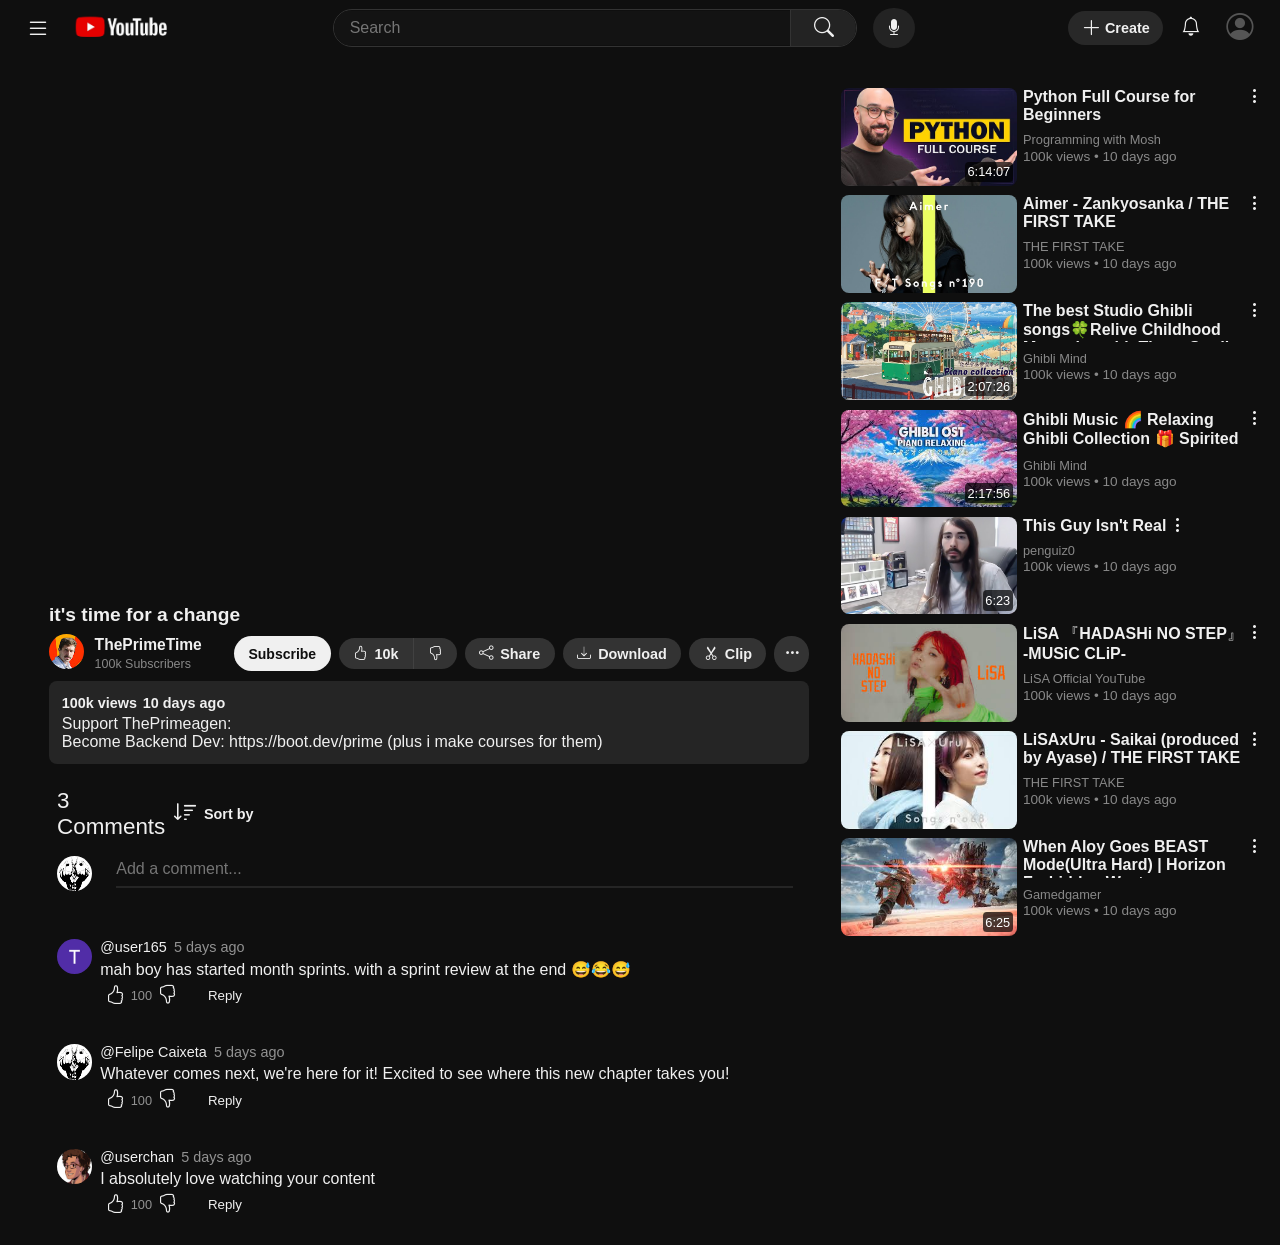
==== video_10_primetime_change.html @ 01100e23 "Complete video page layouts and added new videos to home page." ====
<!DOCTYPE html>
<html lang="en">
  <head>
    <meta charset="UTF-8" />
    <meta name="viewport" content="width=device-width, initial-scale=1.0" />
    <link rel="stylesheet" href="style.css" />
    <link rel="icon" href="/images/favicon.png" sizes="16x16 32x32" />
    <link
      rel="stylesheet"
      href="https://cdn.jsdelivr.net/npm/bootstrap-icons/font/bootstrap-icons.css"
    />
    <title>it's time for a change</title>
  </head>
  <body class="dark-mode">
    <header class="nav-bar flex-set dark-mode">
      <nav class="nav-left flex-set">
        <button class="menu-toggle flex-set" id="MenuToggle">
          <i class="bi bi-list menu-icon flex-set"></i>
        </button>

        <button class="youtube-logo">
          <a href="index.html">
            <img
              src="images/YTLogo.png"
              alt="YouTube Logo"
              title="YouTube Home"
            />
          </a>
        </button>
      </nav>

      <nav class="search-bar flex-set">
        <div class="search-input flex-set">
          <input type="text" placeholder="Search" />
          <button class="search-btn">
            <i class="bi bi-search" title="Search"></i>
          </button>
        </div>

        <button class="mic-btn" title="Search with your voice">
          <i class="bi bi-mic-fill"></i>
        </button>
      </nav>

      <nav class="nav-right flex-set">
        <button class="create-btn right-btns flex-set font-bold">
          <i class="bi bi-plus-lg flex-set"></i>
          <p class="create-text">Create</p>
        </button>

        <button class="notif-btn right-btns">
          <i class="bi bi-bell" title="Notifications"></i>
        </button>

        <button class="profile-btn-nav right-btns">
          <i class="bi bi-person-circle" title="Profile"></i>
        </button>
      </nav>
    </header>

    <main class="columns vid-flex-set">
      <div class="primary">
        <div class="player">
          <iframe
            src="https://www.youtube.com/embed/BiZ1CLT3nEM?autoplay=1"
            frameborder="0"
            allow="accelerometer; autoplay; clipboard-write; encrypted-media; gyroscope; picture-in-picture"
            allowfullscreen
            class="embed-video"
          ></iframe>
        </div>

        <div class="below">
          <div class="title">
            <h1>it's time for a change</h1>
          </div>

          <div class="top-row yt-flexy">
            <div class="owner yt-flexy">
              <div>
                <img
                  src="images/prime_time.jpg"
                  alt="channel_avatar"
                  class="avatar"
                />
              </div>

              <div class="channel-info">
                <h2 title="ThePrimeTime">ThePrimeTime</h2>
                <p>100k Subscribers</p>
              </div>

              <div class="subscribe-container">
                <button class="subscribe-btn"><p>Subscribe</p></button>
              </div>
            </div>

            <div class="actions yt-flexy">
              <div class="action-child-cont yt-flexy">
                <div class="thumbs-child-up">
                  <button
                    class="thumbs-up action-btns yt-flexy"
                    title="I like this"
                  >
                    <i class="bi bi-hand-thumbs-up"></i>
                    <p class="action-btn-text">10k</p>
                  </button>
                </div>
                <div class="thumbs-child-down">
                  <button
                    class="thumbs-down action-btns"
                    title="I dislike this"
                  >
                    <i class="bi bi-hand-thumbs-down"></i>
                  </button>
                </div>
              </div>

              <div class="action-child-cont">
                <button class="share action-btns yt-flexy" title="Share">
                  <i class="bi bi-share"></i>
                  <p class="action-btn-text">Share</p>
                </button>
              </div>

              <div class="action-child-cont">
                <button class="download action-btns yt-flexy" title="Download">
                  <i class="bi bi-download"></i>
                  <p class="action-btn-text">Download</p>
                </button>
              </div>

              <div class="action-child-cont">
                <button class="clip action-btns yt-flexy" title="Clip">
                  <i class="bi bi-scissors"></i>
                  <p class="action-btn-text">Clip</p>
                </button>
              </div>

              <div class="action-child-cont">
                <button class="more action-btns" title="More">
                  <i class="bi bi-three-dots"></i>
                </button>
              </div>
            </div>
          </div>

          <div class="bottom-row">
            <div class="description">
              <div class="description-video-info">
                <span>100k views</span><span>10 days ago</span>
              </div>
              <p>Support ThePrimeagen:</p>
              Become Backend Dev: https://boot.dev/prime (plus i make courses
              for them)
            </div>
          </div>
        </div>

        <div class="comments">
          <div class="comments-header yt-flexy">
            <div class="comments-counter">
              <span id="comments-counter">3 Comments</span>
            </div>
            <!--TODO: Add JS functionality.
            Incrementing total number of comments-->
            <div class="sort-comments">
              <button class="yt-flexy">
                <i class="bi bi-sort-down"></i>
                <p>Sort by</p>
              </button>
            </div>
            <!--TODO: Add functionality to sort button using JS.
            Sort by newest or top comments first -->
          </div>

          <div class="comments-mid yt-flexy">
            <div class="avatar">
              <img
                src="images/my_avatar.jpg"
                alt="channel_avatar"
                class="avatar"
              />
            </div>
            <div class="comments-input">
              <input
                type="text"
                placeholder="Add a comment..."
                maxlength="300"
              />
            </div>
          </div>

          <div class="comment-section">
            <div class="comment-block yt-flexy">
              <div class="comment-profile">
                <img
                  src="images/profile_2.jpg"
                  alt="channel_avatar"
                  class="avatar"
                />
              </div>

              <div class="main-block">
                <div class="user-comment">
                  <div class="user-info yt-flexy">
                    <p>@user165</p>
                    <p class="comment-age">5 days ago</p>
                  </div>

                  <div class="comment">
                    <p>
                      mah boy has started month sprints. with a sprint review at
                      the end 😅😂😅
                    </p>
                  </div>
                </div>

                <div class="comment-thumbs yt-flexy">
                  <div class="yt-flexy">
                    <button class="comment-up yt-flexy">
                      <i class="bi bi-hand-thumbs-up"></i>
                    </button>
                    <p class="comment-likes-counter">100</p>
                  </div>
                  <div>
                    <button class="comment-down">
                      <i class="bi bi-hand-thumbs-down"></i>
                    </button>
                  </div>

                  <div>
                    <button class="reply-btn"><p>Reply</p></button>
                  </div>
                </div>
              </div>
            </div>

            <div class="comment-block yt-flexy">
              <div class="comment-profile">
                <img
                  src="images/my_avatar.jpg"
                  alt="channel_avatar"
                  class="avatar"
                />
              </div>

              <div class="main-block">
                <div class="user-comment">
                  <div class="user-info yt-flexy">
                    <p>@Felipe Caixeta</p>
                    <p class="comment-age">5 days ago</p>
                  </div>

                  <div class="comment">
                    <p>
                      Whatever comes next, we're here for it! Excited to see
                      where this new chapter takes you!
                    </p>
                  </div>
                </div>

                <div class="comment-thumbs yt-flexy">
                  <div class="yt-flexy">
                    <button class="comment-up yt-flexy">
                      <i class="bi bi-hand-thumbs-up"></i>
                    </button>
                    <p class="comment-likes-counter">100</p>
                  </div>
                  <div>
                    <button class="comment-down">
                      <i class="bi bi-hand-thumbs-down"></i>
                    </button>
                  </div>

                  <div>
                    <button class="reply-btn"><p>Reply</p></button>
                  </div>
                </div>
              </div>
            </div>

            <div class="comment-block yt-flexy">
              <div class="comment-profile">
                <img
                  src="images/profile_1.jpg"
                  alt="channel_avatar"
                  class="avatar"
                />
              </div>

              <div class="main-block">
                <div class="user-comment">
                  <div class="user-info yt-flexy">
                    <p>@userchan</p>
                    <p class="comment-age">5 days ago</p>
                  </div>

                  <div class="comment">
                    <p>I absolutely love watching your content</p>
                  </div>
                </div>

                <div class="comment-thumbs yt-flexy">
                  <div class="yt-flexy">
                    <button class="comment-up yt-flexy">
                      <i class="bi bi-hand-thumbs-up"></i>
                    </button>
                    <p class="comment-likes-counter">100</p>
                  </div>
                  <div>
                    <button class="comment-down">
                      <i class="bi bi-hand-thumbs-down"></i>
                    </button>
                  </div>

                  <div>
                    <button class="reply-btn"><p>Reply</p></button>
                  </div>
                </div>
              </div>
            </div>
          </div>
        </div>
      </div>

      <!-- Perhaps add a scrollable header above the listed videos here. -->
      <div class="secondary">
        <div class="side-content">
          <a href="video_4_mosh_py.html"
            ><div class="thumbnails yt-flexy">
              <img
                src="/images/python_course.jpg"
                alt="gym_handstand"
                loading="lazy"
                class="side-thumbnail"
              />
              <div class="video-time">6:14:07</div>
            </div></a
          >

          <div class="thumbnail-text yt-flexy">
            <div class="video-more">
              <a href="video_4_mosh_py.html"
                ><div
                  class="thumbnail-title"
                  title="Python Full Course for Beginners"
                >
                  <p>Python Full Course for Beginners</p>
                </div></a
              >
              <div>
                <button class="secondary-more">
                  <i class="bi bi-three-dots-vertical"></i>
                </button>
              </div>
            </div>

            <div class="thumbnail-info">
              <span class="channel-name" title="Programming with Mosh"
                >Programming with Mosh</span
              >
              <span class="views-date">100k views • 10 days ago</span>
            </div>
          </div>
        </div>

        <div class="side-content">
          <a href="#"
            ><div class="thumbnails yt-flexy">
              <img
                src="/images/aimer_first.jpg"
                alt="aimer"
                loading="lazy"
                class="side-thumbnail"
              />
              <!-- <div class="video-time">00:19</div> -->
            </div></a
          >

          <div class="thumbnail-text yt-flexy">
            <div class="video-more">
              <a href="#"
                ><div
                  class="thumbnail-title"
                  title="Aimer - Zankyosanka / THE FIRST TAKE"
                >
                  <p>Aimer - Zankyosanka / THE FIRST TAKE</p>
                </div></a
              >
              <div>
                <button class="secondary-more">
                  <i class="bi bi-three-dots-vertical"></i>
                </button>
              </div>
            </div>

            <div class="thumbnail-info">
              <span class="channel-name" title="THE FIRST TAKE"
                >THE FIRST TAKE</span
              >
              <span class="views-date">100k views • 10 days ago</span>
            </div>
          </div>
        </div>

        <div class="side-content">
          <a href="video_12_ghibli_mind.html"
            ><div class="thumbnails yt-flexy">
              <img
                src="/images/ghibli_ost.jpg"
                alt="witcher_piano"
                loading="lazy"
                class="side-thumbnail"
              />
              <div class="video-time">2:07:26</div>
            </div></a
          >

          <div class="thumbnail-text yt-flexy">
            <div class="video-more">
              <a href="video_12_ghibli_mind.html"
                ><div
                  class="thumbnail-title"
                  title="The best Studio Ghibli songs🍀Relive Childhood Memories with These Studio
                  Ghibli Songs"
                >
                  <p>
                    The best Studio Ghibli songs🍀Relive Childhood Memories with
                    These Studio Ghibli Songs
                  </p>
                </div></a
              >
              <div>
                <button class="secondary-more">
                  <i class="bi bi-three-dots-vertical"></i>
                </button>
              </div>
            </div>

            <div class="thumbnail-info">
              <span class="channel-name" title="Ghibli Mind">Ghibli Mind</span>
              <span class="views-date">100k views • 10 days ago</span>
            </div>
          </div>
        </div>

        <div class="side-content">
          <a href="video_5_ghibli.html"
            ><div class="thumbnails yt-flexy">
              <img
                src="/images/ghibli_ost_relax.jpeg"
                alt="ghibli_piano"
                loading="lazy"
                class="side-thumbnail"
              />
              <div class="video-time">2:17:56</div>
            </div></a
          >

          <div class="thumbnail-text yt-flexy">
            <div class="video-more">
              <a href="video_5_ghibli.html"
                ><div
                  class="thumbnail-title"
                  title="Ghibli Music 🌈 Relaxing Ghibli Collection 🎁 Spirited Away, Totoro , Laputa, Howl's Moving Castle ..."
                >
                  <p>
                    Ghibli Music 🌈 Relaxing Ghibli Collection 🎁 Spirited Away,
                    Totoro , Laputa, Howl's Moving Castle ...
                  </p>
                </div></a
              >
              <div>
                <button class="secondary-more">
                  <i class="bi bi-three-dots-vertical"></i>
                </button>
              </div>
            </div>

            <div class="thumbnail-info">
              <span class="channel-name" title="Ghibli Mind">Ghibli Mind</span>
              <span class="views-date">100k views • 10 days ago</span>
            </div>
          </div>
        </div>

        <div class="side-content">
          <a href="#"
            ><div class="thumbnails yt-flexy">
              <img
                src="/images/penguinz0.jpg"
                alt="penguinz0"
                loading="lazy"
                class="side-thumbnail"
              />
              <div class="video-time">6:23</div>
            </div></a
          >

          <div class="thumbnail-text yt-flexy">
            <div class="video-more">
              <a href="#"
                ><div class="thumbnail-title" title="This Guy Isn't Real">
                  <p>This Guy Isn't Real</p>
                </div></a
              >
              <div>
                <button class="secondary-more">
                  <i class="bi bi-three-dots-vertical"></i>
                </button>
              </div>
            </div>

            <div class="thumbnail-info">
              <span class="channel-name" title="penguinz0">penguiz0</span>
              <span class="views-date">100k views • 10 days ago</span>
            </div>
          </div>
        </div>

        <div class="side-content">
          <a href="#"
            ><div class="thumbnails yt-flexy">
              <img
                src="/images/hadashi.jpg"
                alt="hadashi_lisa"
                loading="lazy"
                class="side-thumbnail"
              />
              <!-- <div class="video-time">00:19</div> -->
            </div></a
          >

          <div class="thumbnail-text yt-flexy">
            <div class="video-more">
              <a href="#"
                ><div
                  class="thumbnail-title"
                  title="LiSA 『HADASHi NO STEP』 -MUSiC CLiP-"
                >
                  <p>LiSA 『HADASHi NO STEP』 -MUSiC CLiP-</p>
                </div></a
              >
              <div>
                <button class="secondary-more">
                  <i class="bi bi-three-dots-vertical"></i>
                </button>
              </div>
            </div>

            <div class="thumbnail-info">
              <span class="channel-name" title="LiSA Official YouTube"
                >LiSA Official YouTube</span
              >
              <span class="views-date">100k views • 10 days ago</span>
            </div>
          </div>
        </div>

        <div class="side-content">
          <a href="#"
            ><div class="thumbnails yt-flexy">
              <img
                src="/images/lisaxuru.jpg"
                alt="lisa_uru"
                loading="lazy"
                class="side-thumbnail"
              />
              <!-- <div class="video-time">00:19</div> -->
            </div></a
          >

          <div class="thumbnail-text yt-flexy">
            <div class="video-more">
              <a href="#"
                ><div
                  class="thumbnail-title"
                  title="LiSAxUru - Saikai (produced by Ayase) / THE FIRST TAKE"
                >
                  <p>LiSAxUru - Saikai (produced by Ayase) / THE FIRST TAKE</p>
                </div></a
              >
              <div>
                <button class="secondary-more">
                  <i class="bi bi-three-dots-vertical"></i>
                </button>
              </div>
            </div>

            <div class="thumbnail-info">
              <span class="channel-name" title="THE FIRST TAKE"
                >THE FIRST TAKE</span
              >
              <span class="views-date">100k views • 10 days ago</span>
            </div>
          </div>
        </div>

        <div class="side-content">
          <a href="video_1_horizon.html"
            ><div class="thumbnails yt-flexy">
              <img
                src="/images/horizon_aloy.jpg"
                alt="hadashi_lisa"
                loading="lazy"
                class="side-thumbnail"
              />
              <div class="video-time">6:25</div>
            </div></a
          >

          <div class="thumbnail-text yt-flexy">
            <div class="video-more">
              <a href="video_1_horizon.html"
                ><div
                  class="thumbnail-title"
                  title="When Aloy Goes BEAST Mode(Ultra Hard) | Horizon Forbidden West"
                >
                  <p>
                    When Aloy Goes BEAST Mode(Ultra Hard) | Horizon Forbidden
                    West
                  </p>
                </div></a
              >
              <div>
                <button class="secondary-more">
                  <i class="bi bi-three-dots-vertical"></i>
                </button>
              </div>
            </div>

            <div class="thumbnail-info">
              <span class="channel-name" title="Gamedgamer">Gamedgamer</span>
              <span class="views-date">100k views • 10 days ago</span>
            </div>
          </div>
        </div>
      </div>
    </main>
  </body>
</html>
---- style.css ----
/* Box sizing/ General settings*/
* {
  margin: 0;
  padding: 0;
  box-sizing: border-box;
}

.dark-mode {
  background-color: #0f0f0f;
}

body {
  font-family: "Roboto", Arial, sans-serif;
  display: flex;
  flex-wrap: wrap;
  min-height: 100vh;
  overflow-x: hidden;
}

a {
  text-decoration: none;
  color: #f0f0f0;
}

.flex-set {
  display: flex;
  align-items: center;
  justify-content: center;
}

.flex-content {
  align-content: flex-start;
  justify-content: flex-start;
}

.flex-adapt {
  flex: 1 1 0;
}

.grid-layout {
  display: grid;
  grid-template-columns: repeat(auto-fit, minmax(21em, 1fr));
  grid-auto-rows: minmax(auto, 20em);
  gap: 3em 1em;
}

#favicon {
  width: 16px;
  height: 16px;
}

/*---------Navigation bar items---------*/
.nav-bar {
  top: 0;
  height: 3.5em;
  width: 100%;
  margin: 0 1em;
  flex-direction: row;
  justify-content: space-between;
  position: sticky;
  z-index: 100; /* ensures bar stays on top */
}

.menu-toggle {
  height: 1em;
  width: 1em;
  background: none;
  border: none;
  cursor: pointer;
  color: #f0f0f0;
  font-size: 1.5em;
  margin: 0.2em;
  margin-left: 0.1em;
  padding: 0.8em 0.8em;
}

.menu-toggle:hover {
  background-color: #282828;
  border-radius: 50%;
}

.youtube-logo {
  width: 8.3em;
  height: auto;
  border: none;
  padding: 0;
  background: none;
  cursor: pointer;
  margin: 0.4em;
  margin-top: 0.6em;
}

.youtube-logo img {
  width: 100%;
  height: auto;
}

.search-bar {
  gap: 1em;
  width: 41em;
}

.search-bar button {
  cursor: pointer;
}

.search-input {
  border-radius: 3em;
  border: 0.1em solid #333;
  width: 41vw;
  height: 2.4em;
  max-width: 41vw;
  overflow: hidden;
}

.search-input input {
  background-color: #131313;
  color: #f0f0f0;
  font-size: 1em;
  border: none;
  outline: none;
  padding: 0.5em;
  padding-left: 1em;
  width: 41vw;
  max-width: 41vw;
  flex: 1 1 0;
}

.search-btn i {
  font-size: 1.5em;
}

.search-btn-other {
  display: none;
}

.search-btn {
  height: 3em;
  background-color: #232323;
  border: none;
  border-left: 0.1em solid #333;
  border-top-right-radius: 2em;
  border-bottom-right-radius: 2em;
  color: #f0f0f0;
  padding: 0.6em 1.7em;
}

.mic-btn {
  color: #f0f0f0;
  background-color: #232323;
  border: none;
  padding: 0.7em 0.8em;
  border-radius: 50%;
  font-size: 1em;
}

.mic-btn:hover {
  background-color: #333;
  transition: 0.1s ease-in-out;
}

.right-btns {
  border: none;
  cursor: pointer;
}

.create-btn {
  background-color: #282828;
  color: #f0f0f0;
  font-size: 0.9em;
  padding: 0.5em 0.9em;
  margin: 0.2em;
  border-radius: 2em;
}

.create-btn:hover {
  background-color: #343434;
  transition: 0.1s ease-in-out;
}

.bi-plus-lg {
  font-size: 1.4em;
}

.create-text {
  font-size: 1em;
  margin-left: 0.3em;
}

.notif-btn {
  background-color: transparent;
  color: #f0f0f0;
  padding: 0.4em 0.5em;
  font-size: 1.2em;
  margin: 0.3em;
}

.notif-btn:hover {
  border-radius: 50%;
  background-color: #282828;
  transform: 0.1s ease-in-out;
}

.profile-btn-nav {
  font-size: 1.7em;
  background-color: transparent;
  color: #555;
  padding: 0.2em 0.2em;
  margin: 0.1em 0.2em;
}

.scrollable-header {
  top: 3.5em;
  left: 5em;
  margin-bottom: 1em;
  margin-left: 5.1em;
  margin-right: 1em;
  display: flex;
  align-items: center;
  justify-items: center;
  white-space: nowrap;
  height: 3.4em;
  width: 100%;
  z-index: 100;
  overflow-x: scroll;
  position: sticky;
}

.scrollable-header::-webkit-scrollbar {
  display: none;
}

.scroll-btn {
  border: none;
  border-radius: 0.6em;
  height: 2.1em;
  width: fit-content;
  background-color: #282828;
  color: #f0f0f0;
  font-weight: 580;
  cursor: pointer;
  padding: 0.5em 1em;
  margin: 0.4em;
}

.scroll-btn:hover {
  background-color: #343434;
}

/*-----------Side menu items----------*/

.side-menu {
  top: 3.7em;
  left: 0;
  width: 4.5em;
  height: 100vh;
  position: fixed;
}

.side-btns {
  background-color: transparent;
  border: none;
  color: #f0f0f0;
  width: fit-content;
  font-size: 1.2em;
  padding: 1em 0em;
  margin-left: 0.2em;
  flex-wrap: wrap;
}

.side-btns:hover {
  background-color: #282828;
  border-radius: 0.4em;
  cursor: pointer;
}

.side-boot {
  text-decoration: none;
  color: #f0f0f0;
}

.menu-text {
  font-size: 0.5em;
  text-decoration: none;
  width: 6em;
  margin-top: 0.4em;
  white-space: nowrap;
  overflow: hidden;
  text-overflow: ellipsis;
}

/*----------Hidden App Drawer--------- */

.hidden-app-drawer {
  display: flex;
  align-items: flex-start;
  flex-direction: column;
  top: 56px;
  position: fixed;
  left: -250px;
  width: 14em;
  height: 100vh;
  overflow-y: scroll;
}

.font-color-drawer {
  color: #f0f0f0;
}

.font-bold {
  font-weight: 580;
}

.drawer-section a {
  display: flex;
  align-items: center;
}

.subs-section {
  margin: 0.4em;
  margin-left: 1.3em;
}

.app-drawer-btns i {
  font-size: 1.4em;
  margin-right: 1.5em;
}

.app-drawer-btns p {
  overflow: hidden;
  white-space: nowrap;
  text-overflow: ellipsis;
}

.icon-space {
  margin-right: 1.5em;
}

.drawer-section {
  margin-top: 1em;
  border-bottom: 1px solid #444;
  padding-bottom: 1em;
  width: 94%;
}

.menu-bar-open {
  left: 0;
}

.app-drawer-shift {
  transform: translateX(15.7em);
}

.header-shift {
  transform: translateX(10.8em);
}

.app-drawer-btns {
  display: flex;
  align-items: center;
  border: none;
  font-size: 0.9em;
  padding: 0.6em;
  margin-left: 0.8em;
  width: 100%;
}

#DrawerHome {
  background-color: #262626;
  border-radius: 0.7em;
}

#DrawerHome:hover {
  background-color: #555;
}

.app-drawer-btns:hover {
  background-color: #262626;
  border-radius: 0.7em;
  cursor: pointer;
}

.hidden-app-drawer::-webkit-scrollbar {
  width: 0.4em;
}

.hidden-app-drawer::-webkit-scrollbar-thumb {
  border-radius: 0.2em;
}

.hidden-app-drawer::-webkit-scrollbar-thumb:hover {
  background-color: #777;
}

/* TODO Add button to scrollbar */

/*-----------Videos display here----------*/
.content {
  margin: 0.3em;
  margin-right: 1em;
  margin-left: 5.5em;
  height: 100vh; /*Changin this will probably fix the navbar dissapearing issue*/
  width: 100%;
}

.reduce-margin {
  margin-left: 0.5em;
  width: 89%;
}

.video-card {
  display: flex;
  flex-direction: column;
  max-width: 32em;
  align-items: flex-start;
}

.thumbnail-img {
  height: auto;
  width: 100%;
  border-radius: 0.8em;
  aspect-ratio: 16 / 9;
  object-fit: cover;
}

.thumbnail-container {
  position: relative;
  display: flex;
  justify-content: flex-end;
  align-items: flex-end;
  width: 100%;
}

.fill1 {
  width: 100%;
}

.video-time {
  background-color: rgb(0, 0, 0, 0.7);
  border-radius: 0.3em;
  font-size: 0.8em;
  position: absolute;
  color: white;
  padding: 0.2em;
  margin: 1em;
}

.thumbnail-img:hover {
  border-radius: 0;
  cursor: pointer;
  transition: 0.3s ease-in-out;
}

.avatar {
  height: 2.2em;
  width: 2.2em;
  border-radius: 50%;
  cursor: pointer;
}

.video-title {
  color: #f0f0f0;
  font-weight: 580;
  font-size: 1.2em;
  cursor: pointer;
}

.video-info {
  display: flex;
  margin-top: 0.7em;
  font-size: 0.9em;
  width: 100%;
}

.video-text {
  margin-left: 0.6em;
}

.channel-name {
  color: #888;
  margin-top: 0.4em;
  cursor: pointer;
}

.channel-name:hover {
  color: #cfcfcf;
}

.views-date {
  color: #888;
}

/*---------Video Pages------------*/
.columns {
  margin: 0 auto;
  width: 50%;
  height: 100vh;
}

.vid-flex-set {
  display: flex;
  flex-direction: row;
  align-items: flex-start;
  justify-content: center;
}

.yt-flexy {
  display: flex;
  flex-wrap: nowrap;
  align-items: center;
}

.primary {
  padding-top: 2em;
  padding-right: 1.5em;
  margin-left: 2em;
}

.secondary {
  padding-top: 2em;
}

.embed-video {
  width: 50vw;
  height: 56vh;
  border-radius: 1em;
}

.video-page {
  display: flex;
  align-items: flex-start;
}

.side-content {
  display: flex;
  flex-wrap: nowrap;
  margin-bottom: 0.6em;
  height: 6.1em;
}

.thumbnails {
  color: #f0f0f0;
  width: 11em;
  height: 100%;
  /* border: 1px solid red; */
  /* border-right: dotted red; */
  border-radius: 0.5em;
  margin-right: 0.4em;
  align-items: flex-end;
  justify-content: flex-end;
}

.thumbnails > .video-time {
  margin: 0.3em;
}

.side-thumbnail {
  width: 100%;
  height: 100%;
  object-fit: cover;
  aspect-ratio: 16 / 9;
  border-radius: 0.5em;
}

.video-more {
  display: flex;
  cursor: pointer;
}

.secondary-more {
  background-color: transparent;
  border: none;
  color: #f0f0f0;
  font-size: 1em;
  cursor: pointer;
  padding-left: 0.2em;
}

.thumbnail-info > .channel-name,
.views-date {
  font-size: 0.85em;
}

.thumbnail-info > .channel-name {
  font-size: 0.8em;
}

.thumbnail-text {
  align-items: flex-start;
  flex-direction: column;
  flex-shrink: 1;
  color: #f0f0f0;
  width: 15em;
  height: 7em;
  /* border: 1px solid red; */
}

.thumbnail-title {
  font-weight: 580;
  margin-bottom: 0.2em;
  width: 100%;
  min-width: 90%;
  max-height: 2.5em;
  overflow: hidden;
  white-space: wrap;
  text-overflow: ellipsis;
}

.thumbnail-info {
  display: flex;
  flex-direction: column;
}

.thumbnail-info span {
  margin-bottom: 0.1em;
}

.below {
  margin-top: 0.5em;
  margin-bottom: 1em;
}

.title {
  /* border: 1px red solid; */
  color: #f0f0f0;
  font-size: 0.6em; /*The font style doesn't seem correct.*/
}

.top-row {
  /* TODO: Add @media: when < 560px, wrap */
  color: #f0f0f0;
  /* border: 1px red solid; */
}

.owner {
  /* border-right: 2px red dotted; */
  width: 50%;
  color: #f0f0f0;
  margin-top: 0.5em;
  margin-right: 0.5em;
}

.channel-info {
  margin-left: 1em;
  font-size: 0.65em;
}

.channel-info h2 {
  cursor: pointer;
}

.channel-info p {
  font-size: 1.2em;
  color: #888;
  margin-top: 0.2em;
}

.subscribe-container {
  display: flex;
  align-items: center;
  margin-left: 2em;
}

.subscribe-btn {
  padding: 0.7em 1.1em;
  background-color: #f0f0f0;
  border-radius: 1.5em;
  border: none;
  cursor: pointer;
}

.subscribe-btn p {
  font-size: 1.05em;
  font-weight: 550;
  color: #0f0f0f;
}

.subscribe-btn:hover {
  background-color: #dfdfdf;
}

.actions {
  width: 50%;
  color: #f0f0f0;
  margin-top: 0.5em;
  justify-content: flex-end;
}

.action-btns {
  border: none;
  background-color: #333;
  border-top-left-radius: 1.2em;
  border-bottom-left-radius: 1.2em;
  border-top-right-radius: 1.2em;
  border-bottom-right-radius: 1.2em;
  font-size: 0.9em;
  color: #f0f0f0;
  padding: 0.5em 1em;
  cursor: pointer;
}

.action-btns:hover {
  background-color: #454545;
}

.action-child-cont {
  margin-right: 0.5em;
}

.thumbs-down {
  border-left: 1px solid #414141;
}

.thumbs-up {
  border-top-left-radius: 1.2em;
  border-bottom-left-radius: 1.2em;
  border-top-right-radius: 0;
  border-bottom-right-radius: 0;
}

.thumbs-down {
  border-top-right-radius: 1.2em;
  border-bottom-right-radius: 1.2em;
  border-top-left-radius: 0;
  border-bottom-left-radius: 0;
}

.more {
  padding: 0.7em 0.7em;
}

.action-btn-text {
  margin-left: 0.5em;
  font-weight: 580;
}

.description {
  /* border: 1px red solid; */
  color: #f0f0f0;
  background-color: #252525;
  border-radius: 0.5em;
  margin-top: 0.5em;
  margin-right: 0.5em;
  padding: 0.8em;
}

.description-video-info {
  margin-bottom: 0.2em;
}

.description-video-info span {
  margin-right: 0.4em;
  font-weight: 600;
  font-size: 0.9em;
}

.comments-header {
  /* border-bottom: red 1px dotted; */
  padding: 0.5em;
}

.comments-mid {
  /* border-bottom: 1px red dashed; */
  padding: 0.5em;
  width: 100%;
}

.comments-mid .avatar {
  cursor: default;
}

.comments-counter {
  width: 15%;
}

#comments-counter {
  color: #f0f0f0;
  font-size: 1.4em;
}

.sort-comments {
  color: #f0f0f0;
  /* border-left: 1px red dotted; */
}

.comments-input {
  /* border-left: 2px red dotted; */
  margin-left: 1.5em;
  margin-right: 1em;
  width: 100%;
}

.comments-input input {
  border-right: none;
  border-top: none;
  border-left: none;
  border-bottom: 2px solid #252525;
  padding-bottom: 0.5em;
  background-color: transparent;
  width: 100%;
  outline: none;
  color: #f0f0f0;
  font-size: 1em;
}

.comments-input input:focus {
  border-bottom: 2px solid #f5f5f5;
  transition-duration: 2s;
}

.sort-comments i {
  font-size: 1.7em;
  margin-right: 0.3em;
}

.sort-comments p {
  font-weight: 570;
}

.sort-comments button {
  border: none;
  background-color: transparent;
  color: #f0f0f0;
  font-size: 0.9em;
  align-items: center;
  cursor: pointer;
  padding: 0.2em;
}

.comment-block {
  margin-bottom: 1em;
  padding: 0.5em;
  align-items: flex-start;
}

.comment-section {
  /* border: 1px red solid; */
  color: #f0f0f0;
  margin-top: 2em;
}

.user-info p {
  font-size: 0.9em;
  margin-right: 0.5em;
}

.user-info {
  /* border: red 1px solid; */
  margin-bottom: 0.3em;
}

.main-block {
  margin-left: 0.5em;
}

.comment-age {
  color: #929292;
}

.comment-likes-counter {
  font-size: 0.8em;
  color: #929292;
}

.comment-thumbs button {
  background-color: transparent;
  border: none;
  color: #f0f0f0;
  cursor: pointer;
}

.comment-up,
.comment-down {
  padding: 0.3em 0.3em;
  border-radius: 50%;
  font-size: 1.2em;
}

.comment-up:hover,
.comment-down:hover,
.reply-btn:hover {
  background-color: #414141;
}

.reply-btn p {
  font-size: 1em;
}

.reply-btn {
  margin-left: 1em;
  padding: 0.6em 0.9em;
  border-radius: 1.5em;
}

/*----------Adjustments-----------*/

@media (max-width: 768px) {
  .side-menu {
    display: none;
  }

  .scrollable-header {
    margin-left: 0;
  }

  .content {
    margin-left: 1em;
  }
}

@media (max-width: 620px) {
  /*Adjusting navbar*/
  .search-input {
    display: none;
  }

  .search-btn-other {
    display: inline-block;
    background-color: transparent;
    color: #f0f0f0;
    border: none;
    cursor: pointer;
    padding: 0.7em 0.7em;
    border-radius: 50%;
    font-size: 1em;
  }

  .search-btn-other:hover {
    background-color: #333;
  }

  .search-bar {
    width: 7em;
  }

  .flex-set {
    justify-content: flex-end;
  }

  .mic-btn {
    background-color: transparent;
  }

  .create-btn,
  .notif-btn,
  .profile-btn-nav {
    margin: 0;
  }
}

@media (max-width: 1015px) {
  .secondary {
    display: none;
  }

  .columns {
    margin: 0;
    width: 100%;
  }

  .primary {
    width: 100%;
  }

  .embed-video {
    width: 100%;
  }
}

/* TODO:
-make sure navbar, scroll bar, and aside stay on top when user scroll down past the viewport height
-Need to implement the scrollbar buttons for the scrollable header and app drawer
-Make sure the grid in the home page is responsive and not buggy
-
*/
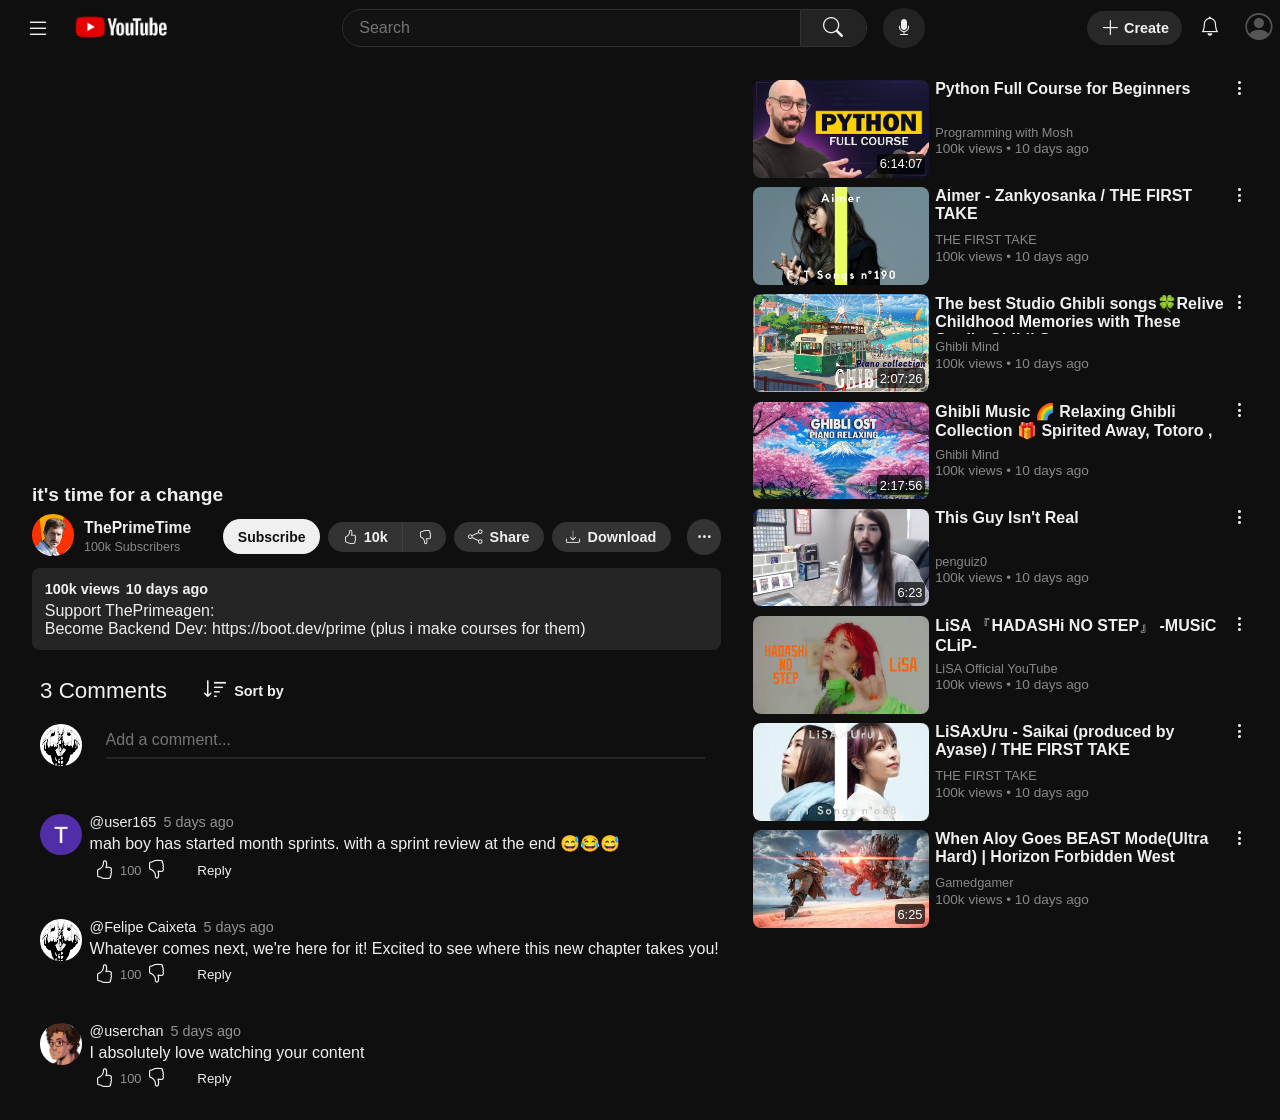
==== commit 0c02ac57: "Add hidden drawer in the video page." ====
--- a/video_10_primetime_change.html
+++ b/video_10_primetime_change.html
@@ -58,6 +58,189 @@
       </nav>
     </header>
 
+    <div class="hidden-app-drawer dark-mode" id="AppDrawer">
+      <div class="drawer-section">
+        <a href="index.html" title="Home">
+          <button
+            class="app-drawer-btns dark-mode font-color-drawer"
+            id="DrawerHome"
+          >
+            <i class="bi bi-house-door"></i>
+            <p class="font-bold">Home</p>
+          </button></a
+        >
+
+        <a href="#" title="Shorts">
+          <button class="app-drawer-btns dark-mode font-color-drawer">
+            <i class="bi bi-lightning"></i>
+            <p>Shorts</p>
+          </button></a
+        >
+
+        <a href="#" title="Subscriptions">
+          <button class="app-drawer-btns dark-mode font-color-drawer">
+            <i class="bi bi-collection-play"></i>
+            <p>Subscriptions</p>
+          </button></a
+        >
+
+        <a href="#" title="YouTube Music">
+          <button class="app-drawer-btns dark-mode font-color-drawer">
+            <i class="bi bi-music-note"></i>
+            <p>YouTube Music</p>
+          </button></a
+        >
+      </div>
+
+      <div class="drawer-section">
+        <a href="#" title="You">
+          <button class="app-drawer-btns dark-mode font-color-drawer">
+            <p class="font-bold">You ></p>
+          </button></a
+        >
+        <a href="#" title="History">
+          <button class="app-drawer-btns dark-mode font-color-drawer">
+            <i class="bi bi-clock-history"></i>
+            <p>History</p>
+          </button></a
+        >
+
+        <a href="#" title="Playlists">
+          <button class="app-drawer-btns dark-mode font-color-drawer">
+            <i class="bi bi-list"></i>
+            <p>Playlists</p>
+          </button></a
+        >
+
+        <a href="#" title="Your Videos">
+          <button class="app-drawer-btns dark-mode font-color-drawer">
+            <i class="bi bi-play-btn"></i>
+            <p>Your Videos</p>
+          </button></a
+        >
+
+        <a href="#" title="Watch Later">
+          <button class="app-drawer-btns dark-mode font-color-drawer">
+            <i class="bi bi-alarm"></i>
+            <p>Watch Later</p>
+          </button></a
+        >
+
+        <a href="#" title="Liked Videos">
+          <button class="app-drawer-btns dark-mode font-color-drawer">
+            <i class="bi bi-hand-thumbs-up"></i>
+            <p>Liked Videos</p>
+          </button></a
+        >
+
+        <a href="#" title="Downloads">
+          <button class="app-drawer-btns dark-mode font-color-drawer">
+            <i class="bi bi-download"></i>
+            <p>Downloads</p>
+          </button></a
+        >
+      </div>
+
+      <div class="drawer-section">
+        <p class="font-color-drawer subs-section font-bold">Subscriptions</p>
+
+        <a href="#" title="The Coding Sloth"
+          ><button class="app-drawer-btns dark-mode font-color-drawer">
+            <img
+              src="images/coding_sloth_profile.jpg"
+              alt="channel_avatar"
+              class="avatar icon-space"
+            />
+            <p>The Coding Sloth</p>
+          </button></a
+        >
+        <a href="#" title="LiSA Official YouTube"
+          ><button class="app-drawer-btns dark-mode font-color-drawer">
+            <img
+              src="images/LiSA_profile.jpg"
+              alt="channel_avatar"
+              class="avatar icon-space"
+            />
+            <p>LiSA Official YouTube</p>
+          </button></a
+        >
+
+        <a href="#" title="ThePrimeTime"
+          ><button class="app-drawer-btns dark-mode font-color-drawer">
+            <img
+              src="images/prime_time.jpg"
+              alt="channel_avatar"
+              class="avatar icon-space"
+            />
+            <p>ThePrimeTime</p>
+          </button></a
+        >
+
+        <a href="#" title="penguinz0"
+          ><button class="app-drawer-btns dark-mode font-color-drawer">
+            <img
+              src="images/charlie_profile.jpg"
+              alt="channel_avatar"
+              class="avatar icon-space"
+            />
+            <p>penguinz0</p>
+          </button></a
+        >
+
+        <a href="#" title="THE FIRST TAKE"
+          ><button class="app-drawer-btns dark-mode font-color-drawer">
+            <img
+              src="images/the_first_take_profile.jpg"
+              alt="channel_avatar"
+              class="avatar icon-space"
+            />
+            <p>THE FIRST TAKE</p>
+          </button></a
+        >
+
+        <a href="#" title="Programming with Mosh"
+          ><button class="app-drawer-btns dark-mode font-color-drawer">
+            <img
+              src="images/mosh_profile.jpg"
+              alt="channel_avatar"
+              class="avatar icon-space"
+            />
+            <p>Programming with Mosh</p>
+          </button></a
+        >
+      </div>
+
+      <div class="drawer-section">
+        <a href="#" title="Settings"
+          ><button class="app-drawer-btns dark-mode font-color-drawer">
+            <i class="bi bi-gear"></i>
+            <p>Settings</p>
+          </button></a
+        >
+
+        <a href="#" title="Report History"
+          ><button class="app-drawer-btns dark-mode font-color-drawer">
+            <i class="bi bi-flag"></i>
+            <p>Report History</p>
+          </button></a
+        >
+
+        <a href="#" title="Help"
+          ><button class="app-drawer-btns dark-mode font-color-drawer">
+            <i class="bi bi-question-circle"></i>
+            <p>Help</p>
+          </button></a
+        >
+
+        <a href="#" title="Send Feedback"
+          ><button class="app-drawer-btns dark-mode font-color-drawer">
+            <i class="bi bi-chat-dots"></i>
+            <p>Send Feedback</p>
+          </button></a
+        >
+      </div>
+    </div>
+
     <main class="columns vid-flex-set">
       <div class="primary">
         <div class="player">
@@ -638,5 +821,6 @@
         </div>
       </div>
     </main>
+    <script src="video_menu_bar.js" defer></script>
   </body>
 </html>
--- a/style.css
+++ b/style.css
@@ -39,9 +39,9 @@
 
 .grid-layout {
   display: grid;
-  grid-template-columns: repeat(auto-fit, minmax(21em, 1fr));
-  grid-auto-rows: minmax(auto, 20em);
-  gap: 3em 1em;
+  grid-template-columns: repeat(auto-fit, minmax(22em, 1fr));
+  grid-auto-rows: minmax(auto, 21em);
+  gap: 2em 1em;
 }
 
 #favicon {
@@ -53,13 +53,17 @@
 .nav-bar {
   top: 0;
   height: 3.5em;
-  width: 100%;
+  width: 99%;
   margin: 0 1em;
   flex-direction: row;
   justify-content: space-between;
-  position: sticky;
-  z-index: 100; /* ensures bar stays on top */
-}
+  position: fixed;
+  z-index: 999; /* ensures bar stays on top */
+}
+
+/* .nav-left {
+  position: fixed;
+} */
 
 .menu-toggle {
   height: 1em;
@@ -211,7 +215,7 @@
 
 .scrollable-header {
   top: 3.5em;
-  left: 5em;
+  left: 0;
   margin-bottom: 1em;
   margin-left: 5.1em;
   margin-right: 1em;
@@ -223,7 +227,7 @@
   width: 100%;
   z-index: 100;
   overflow-x: scroll;
-  position: sticky;
+  position: fixed;
 }
 
 .scrollable-header::-webkit-scrollbar {
@@ -347,6 +351,29 @@
   left: 0;
 }
 
+#AppDrawer {
+  transition: 0.3s ease;
+  z-index: 99; /* Ensure it's above the overlay */
+}
+
+.overlay {
+  position: fixed;
+  top: 0;
+  left: 10em;
+  width: 100vw;
+  height: 100vh;
+  background-color: rgba(0, 0, 0, 0.6); /* Dark overlay */
+  opacity: 0;
+  visibility: hidden;
+  transition: opacity 0.3s ease;
+  z-index: 98;
+}
+
+.overlay.active {
+  opacity: 1;
+  visibility: visible;
+}
+
 .app-drawer-shift {
   transform: translateX(15.7em);
 }
@@ -398,6 +425,7 @@
 .content {
   margin: 0.3em;
   margin-right: 1em;
+  margin-top: 8.3em;
   margin-left: 5.5em;
   height: 100vh; /*Changin this will probably fix the navbar dissapearing issue*/
   width: 100%;
@@ -452,8 +480,8 @@
 }
 
 .avatar {
-  height: 2.2em;
-  width: 2.2em;
+  height: 2.6em;
+  width: 2.6em;
   border-radius: 50%;
   cursor: pointer;
 }
@@ -461,6 +489,9 @@
 .video-title {
   color: #f0f0f0;
   font-weight: 580;
+  max-height: 2.5em;
+  overflow: hidden;
+  text-overflow: ellipsis;
   font-size: 1.2em;
   cursor: pointer;
 }
@@ -493,8 +524,10 @@
 /*---------Video Pages------------*/
 .columns {
   margin: 0 auto;
-  width: 50%;
+  width: 70%;
   height: 100vh;
+  margin-top: 3em;
+  flex-direction: row;
 }
 
 .vid-flex-set {
@@ -518,12 +551,20 @@
 
 .secondary {
   padding-top: 2em;
+  padding-right: 2em;
+  width: 35%%;
+}
+
+.player {
+  width: 50vw;
+  height: -webkit-fill-available;
 }
 
 .embed-video {
-  width: 50vw;
-  height: 56vh;
+  width: -webkit-fill-available;
+  height: -webkit-fill-available;
   border-radius: 1em;
+  aspect-ratio: 16 / 9;
 }
 
 .video-page {
@@ -564,7 +605,14 @@
 
 .video-more {
   display: flex;
-  cursor: pointer;
+  justify-content: space-between;
+  flex: 1 1 0;
+  width: 100%;
+  cursor: pointer;
+  overflow: hidden;
+  white-space: wrap;
+  text-overflow: ellipsis;
+  max-height: 2.5em;
 }
 
 .secondary-more {
@@ -588,10 +636,10 @@
 .thumbnail-text {
   align-items: flex-start;
   flex-direction: column;
-  flex-shrink: 1;
-  color: #f0f0f0;
-  width: 15em;
-  height: 7em;
+  flex: 1 1 0;
+  color: #f0f0f0;
+  width: 55%;
+  height: 6.2em;
   /* border: 1px solid red; */
 }
 
@@ -600,10 +648,6 @@
   margin-bottom: 0.2em;
   width: 100%;
   min-width: 90%;
-  max-height: 2.5em;
-  overflow: hidden;
-  white-space: wrap;
-  text-overflow: ellipsis;
 }
 
 .thumbnail-info {
@@ -757,6 +801,7 @@
 .comments-header {
   /* border-bottom: red 1px dotted; */
   padding: 0.5em;
+  gap: 1em;
 }
 
 .comments-mid {
@@ -770,7 +815,7 @@
 }
 
 .comments-counter {
-  width: 15%;
+  width: 9em;
 }
 
 #comments-counter {
@@ -933,9 +978,9 @@
     width: 7em;
   }
 
-  .flex-set {
+  /* .flex-set {
     justify-content: flex-end;
-  }
+  } */
 
   .mic-btn {
     background-color: transparent;
@@ -946,6 +991,17 @@
   .profile-btn-nav {
     margin: 0;
   }
+
+  .top-row {
+    flex-direction: column;
+    justify-content: flex-start;
+  }
+
+  .actions,
+  .owner {
+    width: 100%;
+    justify-content: flex-start;
+  }
 }
 
 @media (max-width: 1015px) {
@@ -965,11 +1021,58 @@
   .embed-video {
     width: 100%;
   }
+
+  .comments-counter {
+    font-size: 0.9em;
+  }
+}
+
+@media (max-width: 1158px) {
+  .grid-layout {
+    gap: 4em 1em;
+  }
+}
+
+@media (max-width: 1700px) {
+  .columns {
+    margin: 3em 0;
+    width: 100vw;
+  }
+
+  .primary,
+  .player {
+    width: 100%;
+  }
+}
+
+@media (max-width: 1800px) {
+  .columns {
+    margin: 3em 3m;
+    width: 100%;
+  }
+}
+
+/* @media (max-width: 1900px) {
+  .columns {
+    margin: 3em 10em;
+    width: 100%;
+  }
+} */
+
+@media (max-width: 1355px) {
+  .clip {
+    display: none;
+  }
+}
+
+@media (max-width: 1250px) {
+  .download {
+    display: none;
+  }
 }
 
 /* TODO:
--make sure navbar, scroll bar, and aside stay on top when user scroll down past the viewport height
 -Need to implement the scrollbar buttons for the scrollable header and app drawer
--Make sure the grid in the home page is responsive and not buggy
--
+-Implement toggle hidden drawer on video pages.
+-Work on responsiveness of video pages (don't forget to adjust the "more" button).
 */
